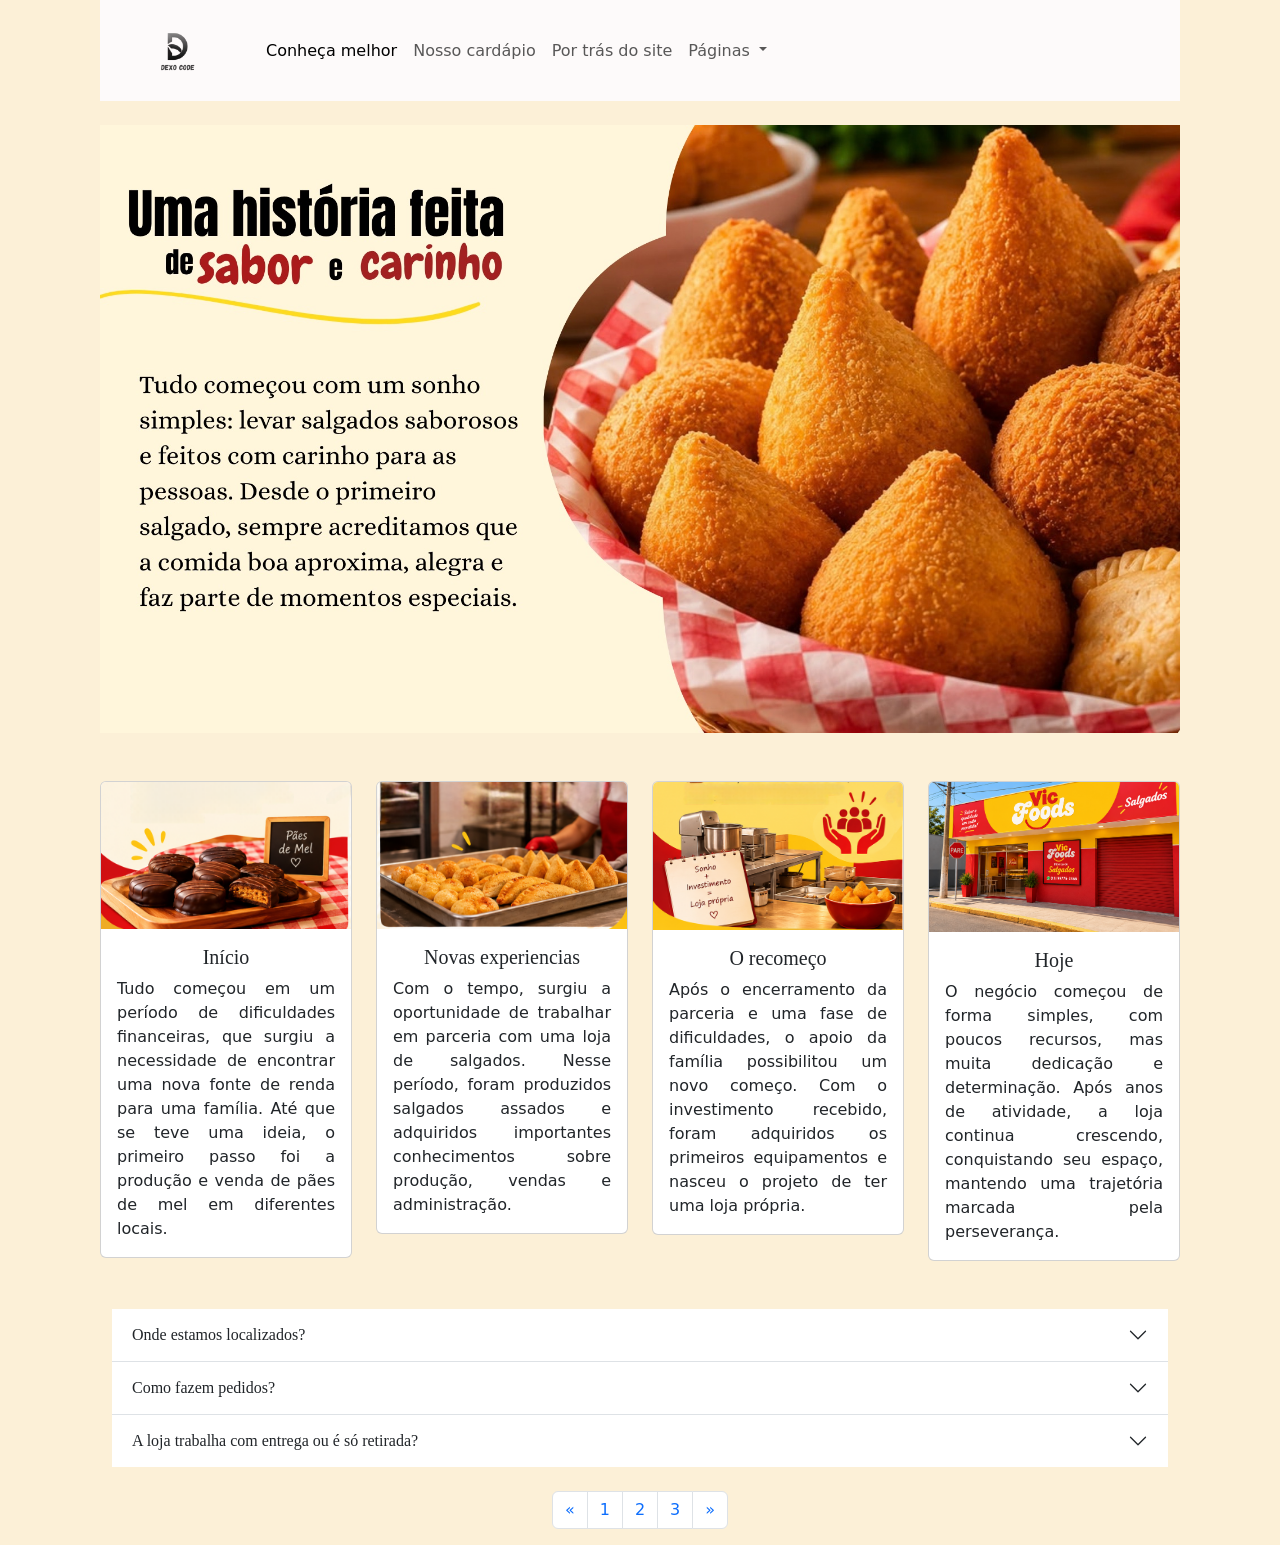
==== index.html @ 2fdb1d5c "Add files via upload" ====
<!DOCTYPE html>
<html lang="pt-br">
<head>
    <meta charset="UTF-8">
    <meta name="viewport" content="width=device-width, initial-scale=1.0">
    <link rel="stylesheet" type="text/css" href="bootstrap-5.3.8-dist/css/bootstrap.css">
    <title>Nossa história</title>
</head>


  <nav class="navbar navbar-expand-lg" style="background-color: #fdfafa;">
      <div class="container-fluid">
        
<a class="navbar-brand" href="index.html">
<img src="dexocode.png" width="130" height="75" class="object-fit-contain">
</a>
<button class="navbar-toggler" type="button" data-bs-toggle="collapse" data-bs-target="#navbarSupportedContent" aria-controls="navbarSupportedContent" aria-expanded="false" aria-label="Toggle navigation">
  <span class="navbar-toggler-icon"></span>
</button>
<div class="collapse navbar-collapse" id="navbarSupportedContent">
             <ul class="navbar-nav me-auto mb-2 mb-lg-0">
                 <li class="nav-item">
                    <a class="nav-link active" aria-current="page" href="index.html">Conheça melhor</a>
                 </li>
                <li class="nav-item">
                  <a class="nav-link" href="página 2.html">Nosso cardápio</a>
                </li>
                 <li class="nav-item">
                  <a class="nav-link" href="página 3.html">Por trás do site</a>
                </li>
                <li class="nav-item dropdown">
                   <a class="nav-link dropdown-toggle" href="#" role="button" data-bs-toggle="dropdown" aria-expanded="false">
            Páginas
                </a>
              <ul class="dropdown-menu">
                  <li><a class="dropdown-item" href="index.html">Conheça melhor</a></li>
                  <li><a class="dropdown-item" href="página 2.html">Nosso cardápio</a></li>
                  <li><a class="dropdown-item" href="página 3.html">Por trás do site</a></li>
              </ul>
             </li>
              <!--li class="nav-item">
                 <a class="nav-link disabled" aria-disabled="true">Disabled</a>
              </li-->
              </ul>
                  <!--form class="d-flex" role="search">
                  <input class="form-control me-2" type="search" placeholder="Search" aria-label="Search"/>
                  <button class="btn btn-outline-success" type="submit">Search</button>
                  </form-->
           </div>
         </div>
      </nav>

    <br>
    


<div class="mb-5">
  <img src="Salgados.jfif"
  class="img-fluid">
</div>

<div class="row row-cols-1 row-cols-md-4 g-4">
  <div class="col">
    <div class="card">
      <img src="pão de mel.png" class="card-img-top" alt="...">
      <div class="card-body">
        <h5 class="card-title">Início</h5>
        <p class="card-text"> Tudo começou em um período de dificuldades financeiras, que surgiu a necessidade de encontrar uma nova fonte de renda para uma família. Até que se teve uma ideia, o primeiro passo foi a produção e venda de pães de mel em diferentes locais.</p>
      </div>
    </div>
  </div>
  <div class="col">
    <div class="card">
      <img src="parceria.png" class="card-img-top" alt="...">
      <div class="card-body">
        <h5 class="card-title">Novas experiencias</h5>
        <p class="card-text">Com o tempo, surgiu a oportunidade de trabalhar em parceria com uma loja de salgados. Nesse período, foram produzidos salgados assados e adquiridos importantes conhecimentos sobre produção, vendas e administração.</p>
      </div>
    </div>
  </div>
  <div class="col">
    <div class="card">
      <img src="investimento.png" class="card-img-top" alt="...">
      <div class="card-body">
        <h5 class="card-title">O recomeço</h5>
        <p class="card-text">Após o encerramento da parceria e uma fase de dificuldades, o apoio da família possibilitou um novo começo. Com o investimento recebido, foram adquiridos os primeiros equipamentos e nasceu o projeto de ter uma loja própria.</p>
      </div>
    </div>
  </div>
  <div class="col">
    <div class="card">
      <img src="loja.png" class="card-img-top" alt="...">
      <div class="card-body">
        <h5 class="card-title">Hoje</h5>
        <p class="card-text">O negócio começou de forma simples, com poucos recursos, mas muita dedicação e determinação. Após anos de atividade, a loja continua crescendo, conquistando seu espaço, mantendo uma trajetória marcada pela perseverança.</p>
      </div>
    </div>
  </div>
</div>

<div class="container mt-5">
<div class="accordion accordion-flush" id="accordionFlushExample">
  <div class="accordion-item">
    <h2 class="accordion-header">
      <button class="accordion-button collapsed" type="button" data-bs-toggle="collapse" data-bs-target="#flush-collapseOne" aria-expanded="false" aria-controls="flush-collapseOne">
        Onde estamos localizados?
      </button>
    </h2>
    <div id="flush-collapseOne" class="accordion-collapse collapse" data-bs-parent="#accordionFlushExample">
      <div class="accordion-body">Rua Agostinho Benedetti, 170 - Vila Industrial, São José dos Campos - SP, 12220-560
    </div>
    </div>
  </div>
  <div class="accordion-item">
    <h2 class="accordion-header">
      <button class="accordion-button collapsed" type="button" data-bs-toggle="collapse" data-bs-target="#flush-collapseTwo" aria-expanded="false" aria-controls="flush-collapseTwo">
        Como fazem pedidos?
      </button>
    </h2>
    <div id="flush-collapseTwo" class="accordion-collapse collapse" data-bs-parent="#accordionFlushExample">
      <div class="accordion-body">Os pedidos são feitos pelo Whatsapp (12)99795-3466, com horário de atendimento de segunda a sexta-feira, das 08h às 19h; sábados, das 09h às 19h (fechado aos domingos)</div>
    </div>
  </div>
  <div class="accordion-item">
    <h2 class="accordion-header">
      <button class="accordion-button collapsed" type="button" data-bs-toggle="collapse" data-bs-target="#flush-collapseThree" aria-expanded="false" aria-controls="flush-collapseThree">
        A loja trabalha com entrega ou é só retirada?
      </button>
    </h2>
    <div id="flush-collapseThree" class="accordion-collapse collapse" data-bs-parent="#accordionFlushExample">
      <div class="accordion-body">A loja trabalha apenas com retirada.</div>
    </div>
  </div>
</div>

<script src="https://cdn.jsdelivr.net/npm/@popperjs/core@2.11.8/dist/umd/popper.min.js" integrity="sha384-I7E8VVD/ismYTF4hNIPjVp/Zjvgyol6VFvRkX/vR+Vc4jQkC+hVqc2pM8ODewa9r" crossorigin="anonymous"></script>
    <script src="https://cdn.jsdelivr.net/npm/bootstrap@5.3.8/dist/js/bootstrap.min.js" integrity="sha384-G/EV+4j2dNv+tEPo3++6LCgdCROaejBqfUeNjuKAiuXbjrxilcCdDz6ZAVfHWe1Y" crossorigin="anonymous"></script>
 
    <br>
<nav aria-label="Page navigation example">
  <ul class="pagination justify-content-center">
    <li class="page-item">
      <a class="page-link" href="#" aria-label="Previous">
        <span aria-hidden="true">&laquo;</span>
      </a>
    </li>
    <li class="page-item"><a class="page-link" href="Página 1.html">1</a></li>
    <li class="page-item"><a class="page-link" href="Página 2.html">2</a></li>
    <li class="page-item"><a class="page-link" href="Página 3.html">3</a></li>
    <li class="page-item">
      <a class="page-link" href="#" aria-label="Next">
        <span aria-hidden="true">&raquo;</span>
      </a>
    </li>
  </ul>
</nav>

</body>
</html>
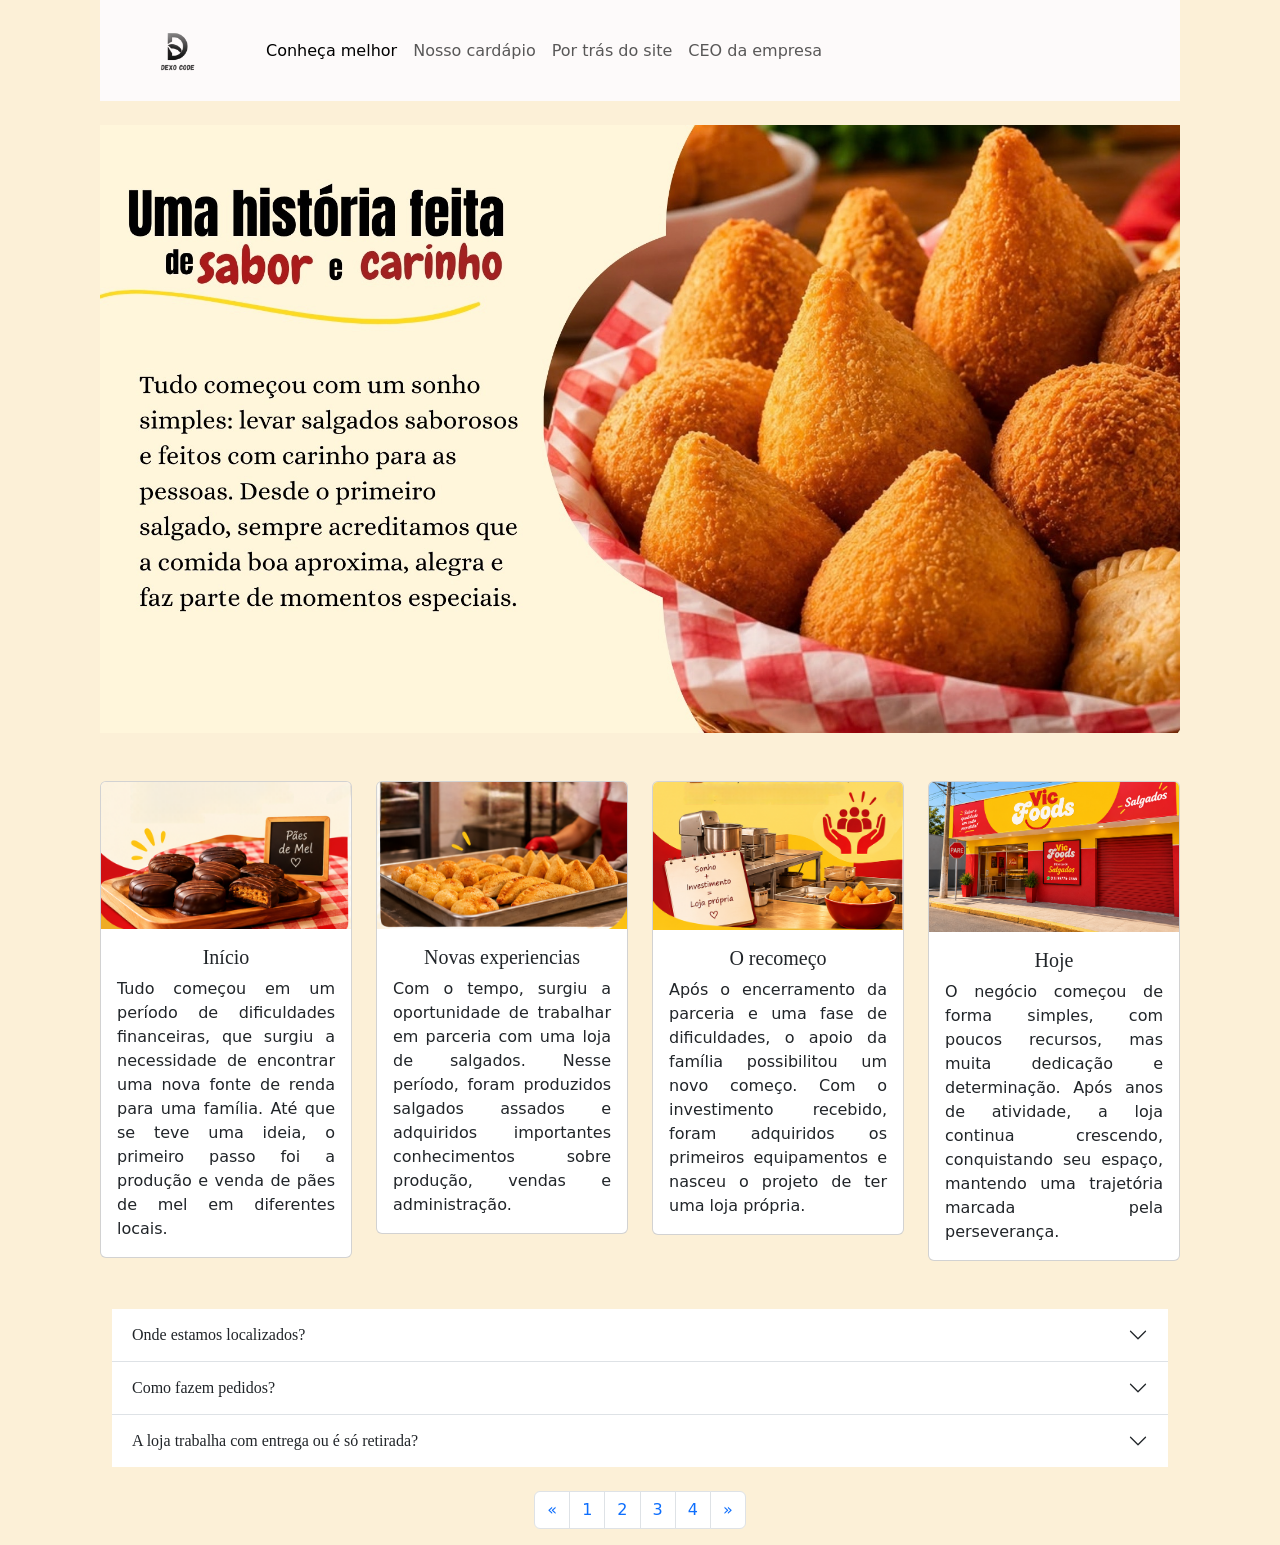
==== commit f3532f48: "Add files via upload" ====
--- a/index.html
+++ b/index.html
@@ -5,8 +5,9 @@
     <meta name="viewport" content="width=device-width, initial-scale=1.0">
     <link rel="stylesheet" type="text/css" href="bootstrap-5.3.8-dist/css/bootstrap.css">
     <title>Nossa história</title>
+    <!-- Ícone da guia do navegador -->
+    <link rel="icon" type="image/png" href="dexocode.png">
 </head>
-
 
   <nav class="navbar navbar-expand-lg" style="background-color: #fdfafa;">
       <div class="container-fluid">
@@ -26,18 +27,12 @@
                   <a class="nav-link" href="página 2.html">Nosso cardápio</a>
                 </li>
                  <li class="nav-item">
-                  <a class="nav-link" href="página 3.html">Por trás do site</a>
+                  <a class="nav-link" href="página 2.html">Por trás do site</a>
                 </li>
-                <li class="nav-item dropdown">
-                   <a class="nav-link dropdown-toggle" href="#" role="button" data-bs-toggle="dropdown" aria-expanded="false">
-            Páginas
-                </a>
-              <ul class="dropdown-menu">
-                  <li><a class="dropdown-item" href="index.html">Conheça melhor</a></li>
-                  <li><a class="dropdown-item" href="página 2.html">Nosso cardápio</a></li>
-                  <li><a class="dropdown-item" href="página 3.html">Por trás do site</a></li>
-              </ul>
-             </li>
+                 <li class="nav-item">
+                  <a class="nav-link" href="página 4.html">CEO da empresa</a>
+                </li>
+              
               <!--li class="nav-item">
                  <a class="nav-link disabled" aria-disabled="true">Disabled</a>
               </li-->
@@ -52,13 +47,15 @@
 
     <br>
     
-
+ 
 
 <div class="mb-5">
-  <img src="Salgados.jfif"
+  <img src="Salgados.jpg"
   class="img-fluid">
 </div>
 
+
+        
 <div class="row row-cols-1 row-cols-md-4 g-4">
   <div class="col">
     <div class="card">
@@ -69,6 +66,35 @@
       </div>
     </div>
   </div>
+<style>
+   /* Formatação do Botão Voltar ao Topo */
+        #btnTopo {
+            display: none;
+            position: fixed;
+            bottom: 35px;
+            right: 35px;
+            z-index: 1000;
+
+            background-color: #d32f12;
+            color: white;
+            border: none;
+            border-radius: 50%;
+            width: 55px;
+            height: 55px;
+
+            font-size: 26px;
+            cursor: pointer;
+            box-shadow: 0 3px 8px #0003;
+            transition: background-color 0.3s;
+        }
+        /* Efeito ao passar o mouse */
+        #btnTopo:hover {
+            background-color: #be2815;
+        }        
+    </style>
+
+
+
   <div class="col">
     <div class="card">
       <img src="parceria.png" class="card-img-top" alt="...">
@@ -118,7 +144,9 @@
       </button>
     </h2>
     <div id="flush-collapseTwo" class="accordion-collapse collapse" data-bs-parent="#accordionFlushExample">
-      <div class="accordion-body">Os pedidos são feitos pelo Whatsapp (12)99795-3466, com horário de atendimento de segunda a sexta-feira, das 08h às 19h; sábados, das 09h às 19h (fechado aos domingos)</div>
+      <div class="accordion-body">Os pedidos são feitos pelo Whatsapp (12)99795-3466, com horário de atendimento de segunda a sexta-feira, das 08h às 19h; sábados, das 09h às 19h (fechado aos domingos)<a href="https://wa.me/5512997953466" target="_blank" rel="noopener noreferrer">
+    Clique aqui para falar conosco
+  </a></div>
     </div>
   </div>
   <div class="accordion-item">
@@ -134,7 +162,7 @@
 </div>
 
 <script src="https://cdn.jsdelivr.net/npm/@popperjs/core@2.11.8/dist/umd/popper.min.js" integrity="sha384-I7E8VVD/ismYTF4hNIPjVp/Zjvgyol6VFvRkX/vR+Vc4jQkC+hVqc2pM8ODewa9r" crossorigin="anonymous"></script>
-    <script src="https://cdn.jsdelivr.net/npm/bootstrap@5.3.8/dist/js/bootstrap.min.js" integrity="sha384-G/EV+4j2dNv+tEPo3++6LCgdCROaejBqfUeNjuKAiuXbjrxilcCdDz6ZAVfHWe1Y" crossorigin="anonymous"></script>
+<script src="https://cdn.jsdelivr.net/npm/bootstrap@5.3.8/dist/js/bootstrap.min.js" integrity="sha384-G/EV+4j2dNv+tEPo3++6LCgdCROaejBqfUeNjuKAiuXbjrxilcCdDz6ZAVfHWe1Y" crossorigin="anonymous"></script>
  
     <br>
 <nav aria-label="Page navigation example">
@@ -144,9 +172,10 @@
         <span aria-hidden="true">&laquo;</span>
       </a>
     </li>
-    <li class="page-item"><a class="page-link" href="Página 1.html">1</a></li>
-    <li class="page-item"><a class="page-link" href="Página 2.html">2</a></li>
-    <li class="page-item"><a class="page-link" href="Página 3.html">3</a></li>
+    <li class="page-item"><a class="page-link" href="index.html">1</a></li>
+    <li class="page-item"><a class="page-link" href="página 2.html">2</a></li>
+    <li class="page-item"><a class="page-link" href="página 3.html">3</a></li>
+    <li class="page-item"><a class="page-link" href="página 4.html">4</a></li>
     <li class="page-item">
       <a class="page-link" href="#" aria-label="Next">
         <span aria-hidden="true">&raquo;</span>
@@ -155,6 +184,40 @@
   </ul>
 </nav>
 
+
+
+        <!-- Botão Voltar ao Topo -->
+        <button id="btnTopo"
+            onclick="voltarAoTopo()"
+            aria-label="Voltar ao topo"
+            title="Voltar ao topo">
+            ↑ <!--Este caractere está sendo usado para representar a seta para cima-->
+        </button>
+
+        <script>
+            // Obtém o botão pelo seu ID
+            const btnTopo = document.getElementById("btnTopo");
+
+            // Verifica a posição da rolagem da página
+            window.onscroll = function () {
+                if (document.documentElement.scrollTop > 200) {
+                    btnTopo.style.display = "block";
+                } else {
+                    btnTopo.style.display = "none";
+                }
+            };
+
+            // Retorna suavemente ao início da página
+            function voltarAoTopo() {
+                window.scrollTo({
+                    top: 0,
+                    behavior: "smooth"
+                });
+            }
+        </script>
+        <!--Aqui acaba o conteúdo referente ao botão Voltar ao Topo-->
+
+
 </body>
 </html>
 
